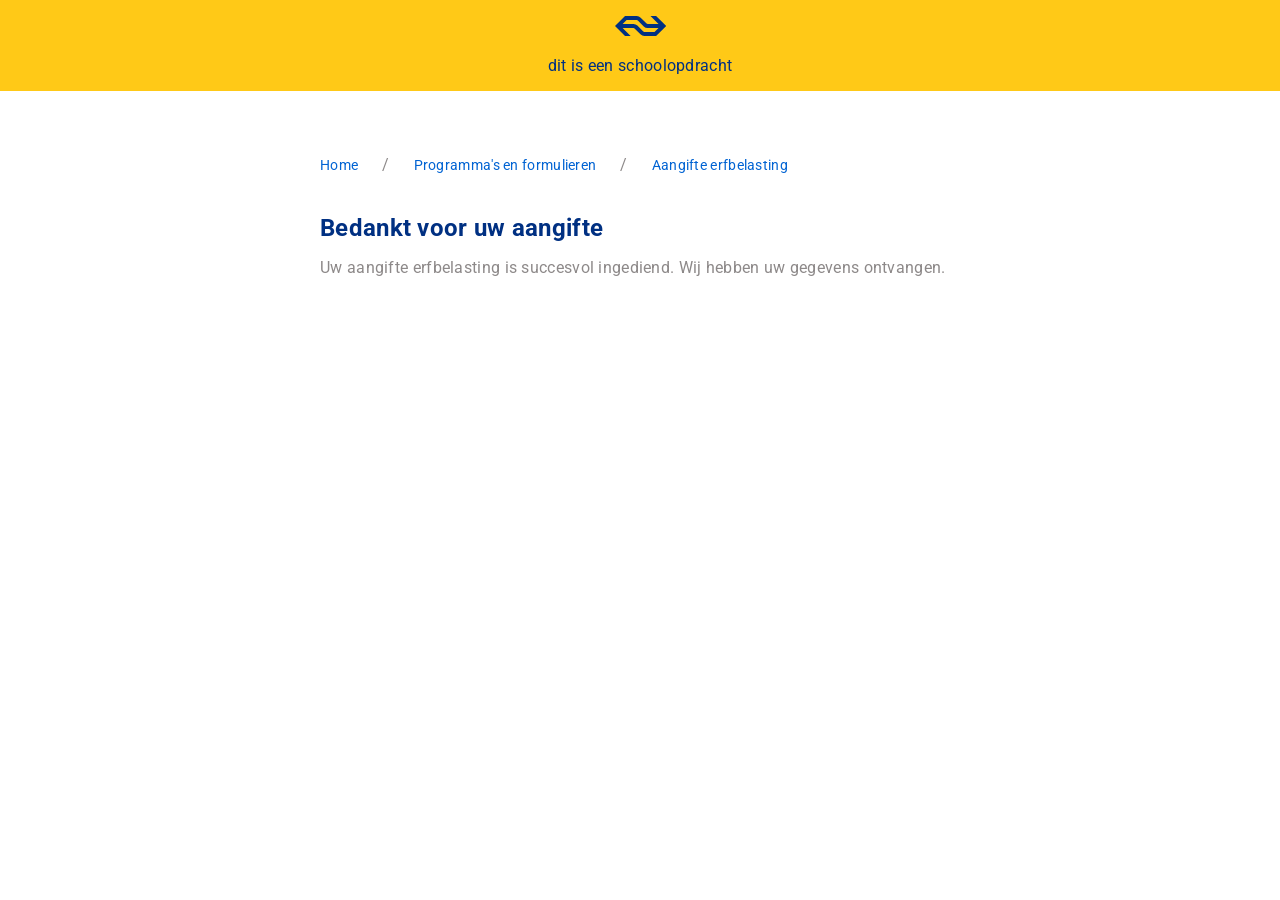
==== bevestiging.html @ 1d2fe7d3 "update" ====
<!DOCTYPE html>
<html class="no-js" lang="en">
<head>
    <meta charset="UTF-8">
    <meta name="viewport" content="width=device-width, initial-scale=1.0">
    <title>Aangifte erfbelasting</title>

    <link href="styles/style.css" rel="stylesheet">
    <link rel="icon" type="image/png" sizes="32x32" href="images/favicon-32x32.png?v=2">

    <!-- v=2 https://claude.ai/chat/cecf5ec5-ee97-4627-b7eb-3ed5d92c6b74 -->

    <style>
    @import url('https://fonts.googleapis.com/css2?family=Roboto:ital,wght@0,100..900;1,100..900&display=swap');
    </style>
</head>


<body>
    <header>
        <nav>
            <label for="colorscheme-btn">
                <input type="checkbox" name="colorscheme-btn">
                <img src="images/Logo Nederlandse Spoorwegen.svg" alt="">
            </label>
            <p>dit is een schoolopdracht</p>
        </nav>
    </header>

    <section>
        <nav>
            <ul>
                <li><a href="#">Home</a></li><p>/</p>
                <li><a href="#">Programma's en formulieren</a></li><p>/</p>
                <li><a href="#">Aangifte erfbelasting</a></li>
            </ul>
        </nav>
        <h1>
            Bedankt voor uw aangifte
        </h1>
        <p>
            Uw aangifte erfbelasting is succesvol ingediend. Wij hebben uw gegevens ontvangen.
        </p>
    </section>

    

    <script src="scripts/script.js"></script>
</body>
</html>
---- styles/style.css ----
*, *::after, *::before {
    box-sizing:border-box;  
}

*{
	margin: 0;
}

html{
	scroll-behavior: smooth;

    color-scheme: light dark;
    --colour-background: #FFC917;
    --colour-secondary-background: light-dark(#E6E6E9, #252527);
    --colour-grey:light-dark(#F7F7F9, #252527);
    --colour-text: light-dark(#003082, #D6D7DC);
    --colour-text-secondary: #0063D3;
    --colour-secondary: light-dark(#ffffff, #252527);
    --colour-darkgrey: light-dark(#73747A,#eae4e4);

    font-family: 'Roboto', sans-serif;
    color: var(--colour-text);
    /* background-color: var(--colour-grey); */
    background-color: var(--colour-secondary);
    letter-spacing: 0.3px;
}

#date, #datumHuwelijkseVoorwaarden{
    font-family: 'Roboto', sans-serif;
    letter-spacing: 0.3px;
    color: rgb(141, 137, 137);
}


header{
    width: 100%;
    display: flex;
    justify-content: center;
    align-items: center;
    padding: 1rem;
    background-color: var(--colour-background);
}

nav{
    display: flex;
    flex-direction: column;
    align-items: center;
    gap: 1em;
}

nav p{
    color: #003082;
}

section{
    margin: 1em 20em 4em 20em;
    /* max-width: 40vw; */
    display: block;
    /* margin: 0 auto; */
}

/* styling nav */
section nav{
    align-items: start;
    margin-bottom: 1.5em;
}

ul{
    display: flex;
    flex-direction: row;
    gap: 1.5em;
    padding: 0;
}

li{
    list-style: none;
}

li a{
    color: var(--colour-text-secondary);
    text-decoration: none;
    font-size: 14px;
}

/* styling eerste section */
section:nth-of-type(1){
    display: flex;
    flex-direction: column;
    gap: 1em;
    padding-top: 3em;
}

section:nth-of-type(1) p{
    color: rgb(141, 137, 137);
}

fieldset{
    border: none;
    border-radius: 12px;
    padding: 0;
    margin-bottom: 1em;

    display: flex;
    flex-direction: column;
    background-color: var(--colour-secondary);
    /* filter: drop-shadow(5px 5px 4px var(--colour-secondary-background));  */
}

fieldset label{
    display: flex;
    flex-direction: column;
    gap: 0.5em;
    padding: 0.5em 0;
    width: 100%;
}

fieldset input{
    /* padding: 0.5em; */
    padding: 1.2em;
    border: 1px solid #73747A;
    border-radius: 4px;
    margin-bottom: 1em;
}

/* section:nth-of-type(2) fieldset{
    border: none;
} */

.name{
    display: flex;
    flex-direction: row;
    gap: 0.5em;
    width: 100%;
}

.name div{
    flex-grow: 1;
}

.name label:nth-child(3), .name div:nth-child(3) {
    flex-grow: 12;
}
.mainHolder{
    display: flex;
    flex-direction: row;
    gap: 1em;
}

.holder{
    padding: 0.2em 0;
    width: 100%;
}

input{
    background-color: var(--colour-secondary);
}

.holder input{
    display: none;
}

.holder label{
    padding: 1.2em;
    /* border: 1px solid #C4C4CA; */
    border: 1px solid #73747A;
    border-radius: 8px;
    cursor: pointer;
    display: flex;
    color: var(--colour-darkgrey);

    font-weight: 200;
    transition: 0.5s;
}


.mainFieldset input, .holder label{
    font-size: 14px;
}

.holder label:hover{
    border: 1px solid #73747A;
    background-color: var(--colour-secondary-background);
}

.holder:has(input:checked) label {
    border: 3px solid var(--colour-text-secondary);
}

.holder:has(input:checked) label:hover {
    background-color: transparent;

}

.mainFieldset{
    /* background-color: var(--colour-background); */
    font-weight: bold;
}

label{
    font-weight: normal;
}

.questionFieldset{
    filter: none;
    font-weight: normal;
}

hr{
    margin-top: 1.5em;
    width: 12%;
    border: 2.5px solid var(--colour-background);
}

.test{
    filter: none;
    background-color: transparent;
    margin-bottom: 2em;
    padding-bottom: 0.5em;
}

.test legend{
    margin-bottom: 0.8em;
}

.subheading{
    margin: 5em 0 3em 0;
}


#datumHuwelijkseVoorwaarden{
    width: 100%;
    cursor: pointer;
}

input:user-invalid {
    border: 2px solid red;
}

input:user-valid {
    border: 2px solid rgb(0, 255, 64);
}

.error{
    color: #BB271A;
    display: none;
    font-size: 14px;
}

fieldset:has(#overledene-voorletters:user-invalid) #error-overledene-voorletters,
fieldset:has(#overledene-achternaam:user-invalid) #error-overledene-achternaam,
fieldset:has(#bsn:user-invalid) #error-ongeldige-bsn{
    display: flex;
    align-items: center;
    gap: 0.4em;
    margin-top: -1em;
    margin-bottom: 1em;
}

fieldset:has(#overledene-voorletters:user-invalid) #error-overledene-voorletters::before,
fieldset:has(#overledene-achternaam:user-invalid) #error-overledene-achternaam::before,
fieldset:has(#bsn:user-invalid) #error-ongeldige-bsn::before {
    content:"";
    display: inline-block;
    width: 20px;
    height: 20px;

    background-image: url("data:image/svg+xml,%3Csvg xmlns='http://www.w3.org/2000/svg' height='24px' viewBox='0 -960 960 960' width='24px' fill='%23BB271A'%3E%3Cpath d='M508.5-291.5Q520-303 520-320t-11.5-28.5Q497-360 480-360t-28.5 11.5Q440-337 440-320t11.5 28.5Q463-280 480-280t28.5-11.5ZM440-440h80v-240h-80v240Zm40 360q-83 0-156-31.5T197-197q-54-54-85.5-127T80-480q0-83 31.5-156T197-763q54-54 127-85.5T480-880q83 0 156 31.5T763-763q54 54 85.5 127T880-480q0 83-31.5 156T763-197q-54 54-127 85.5T480-80Z'/%3E%3C/svg%3E");

    background-size: contain;
}

.hidden{
    display: none;
}

/* .mainFieldset:has(input[name="getrouwd"][value="ja"]:checked) {
    +.mainFieldset.hidden{
        display: block; 
    }

    .mainFieldset:has(input[name="huwelijkseVoorwaarden"][value="ja"]:checked) .mainFieldset.hidden{
        display: block; 
    }
} */

/* .mainFieldset:has(input[name="huwelijkseVoorwaarden"][value="ja"]:checked) 
+ .mainFieldset.hidden {
    display: block;
} */

/* .mainFieldset:has(input[name="getrouwd"][value="nee"]:checked) {
    .hidden {
         display: none;
    }
} */


.mainFieldset:has(input[name="getrouwd"][value="ja"]:checked) {
    + .mainFieldset.hidden {
        display: block;

        &:has(input[name="huwelijkseVoorwaarden"][value="ja"]:checked) {
            + .mainFieldset.hidden {
                display: block;
            }
            ~ .mainFieldset.hidden:has(input[type="date"]) {
                display: block;
            }
        }
    }
}

.mainFieldset:has(input[name="kinderen"][value="ja"]:checked) {
    + .mainFieldset.hidden {
        display: block;

        &:has(input[name="kinderenOverleden"][value="ja"]:checked) {
            + .mainFieldset.hidden {
                display: block;
            }
        }
    }
}

label[for="protocolNummer"]{
    margin-top: 1em;
}


/* deel 3 verkrijgers */
.verkrijger{
    margin-top: 4em;
    margin-bottom: 2em;
    padding-bottom: 0;
}

#bsnRsin{
    margin-bottom: 1em;
}

.verkrijger .mainFieldset legend{
    font-weight: normal;
}

.verkrijger .mainFieldset{
    margin: .8em 0;
}


/* submit button */
button{
    padding: 1em 2em;
    border: none;
    background-color: var(--colour-text-secondary);
    color: var(--colour-secondary);
    font-size: 16px;
    font-weight: bold;
    border-radius: 8px;
    cursor: pointer;
    transition: 0.3s;    
}

button:hover{
    background-color: var(--colour-text);
}

button:has(svg){
    margin-bottom: 2em;
    font-size: 14px;
    background-color: var(--colour-background);
    color: var(--colour-text);
}

button:has(svg):hover{
    background-color: #f0af09;
}

button svg{
    width: 1em;
    height: 1.5em;
    margin-right: 0.8em;
}

.verkrijgerVerwijderen{
    background-color: var(--colour-secondary-background);
}

.verkrijgerVerwijderen:hover{
    background-color: #c4c4c8;
}

.verkrijgerKnoppen{
    display: flex;
    flex-direction: row;
    gap: 1em;
}

.js .verkrijger {
  display: none;
}

.js .mainFieldset:has(input[name="geenAangifte"][value="ja"]:checked) {
    + .mainFieldset.verkrijger {
        display: block;
    }

    ~ .verkrijgerKnoppen button {
        display: block;
        display: flex;
        align-items: center;
    }
}

.no-js .mainFieldset:has(input[name="geenAangifte"][value="ja"]:checked) {
    ~ .mainFieldset.verkrijger {
        display: block;
    }
}

.js .verkrijger.zichtbaar {
  display: block;
}

/* mediaqueries */
@media (max-width: 1024px) {
	.container{
		max-width: 1024px;
	}

    section{
        margin: 1em 10em 4em 10em;
    }
}

@media (max-width: 768px) {
	.container{
		max-width: 768px;
	}

    section{
        margin: 1em 2em 4em 2em;
    }

    .name, ul{
        flex-wrap: wrap;
    }

    ul{
        gap: 0.5em;
    }

    .mainHolder, .verkrijgerKnoppen{
        flex-direction: column;
    }

    .verkrijgerKnoppen{
        gap: 0;
    }

    h1{
        font-size: 1.5em;
    }

    h2{
        font-size: 1.2em;
    }

    legend, label, p, .mainFieldset input, .holder label, button {
        font-size: 0.8em;
    }
}

/* colorscheme button */
input[type="checkbox"]{
    opacity: 0;
    cursor: pointer;
    position: absolute;
    inset: 0;
    margin: 0;
    aspect-ratio: 1;
}

nav label{
    position: relative;
}

html:has(input[name="colorscheme-btn"]:checked) {
    color-scheme:dark;
}

/* animation */
fieldset, legend{
    animation-name: appear;
    animation-timeline: view();
    animation-range: normal 25%;
    animation-fill-mode: both;
}

@keyframes appear{
	0%{
		opacity: 0%;
		scale: 0.5;
	}
	
	100%{
		opacity: 1;
		scale: 1;
	}
}
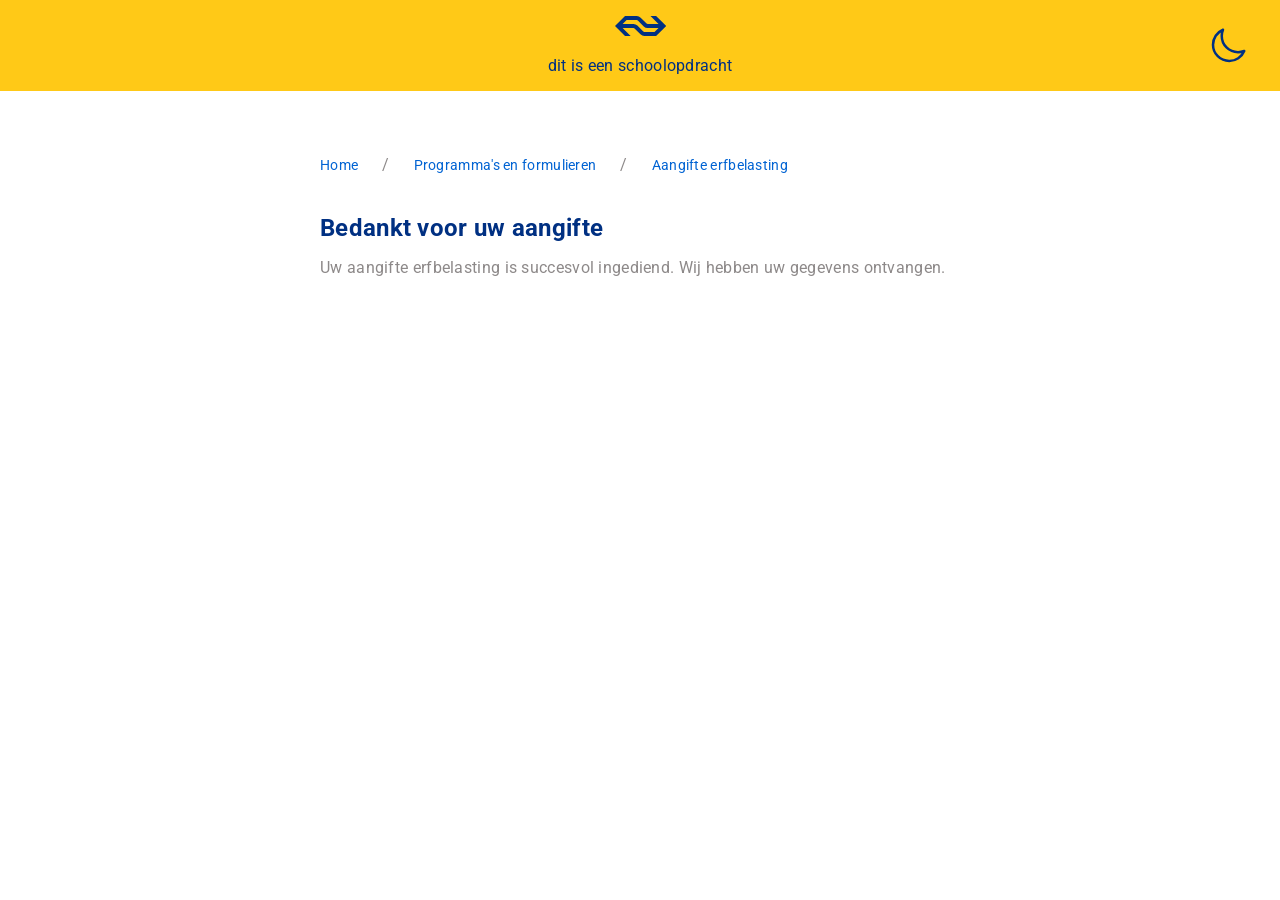
==== commit dc64a138: "javascript en aantal aanpassingen" ====
--- a/bevestiging.html
+++ b/bevestiging.html
@@ -18,6 +18,11 @@
 
 <body>
     <header>
+        <label for="colorscheme-btn">
+            <svg xmlns="http://www.w3.org/2000/svg" fill="none" viewBox="0 0 24 24" stroke-width="1.5" stroke="currentColor" class="size-6">
+                <path stroke-linecap="round" stroke-linejoin="round" d="M21.752 15.002A9.72 9.72 0 0 1 18 15.75c-5.385 0-9.75-4.365-9.75-9.75 0-1.33.266-2.597.748-3.752A9.753 9.753 0 0 0 3 11.25C3 16.635 7.365 21 12.75 21a9.753 9.753 0 0 0 9.002-5.998Z" />
+            </svg>
+        </label>
         <nav>
             <label for="colorscheme-btn">
                 <input type="checkbox" name="colorscheme-btn">
@@ -25,6 +30,14 @@
             </label>
             <p>dit is een schoolopdracht</p>
         </nav>
+
+        <label for="colorscheme-btn">
+            <input type="checkbox" name="colorscheme-btn">
+                <svg xmlns="http://www.w3.org/2000/svg" fill="none" viewBox="0 0 24 24" stroke-width="1.5" stroke="currentColor" class="size-6">
+                    <path stroke-linecap="round" stroke-linejoin="round" d="M21.752 15.002A9.72 9.72 0 0 1 18 15.75c-5.385 0-9.75-4.365-9.75-9.75 0-1.33.266-2.597.748-3.752A9.753 9.753 0 0 0 3 11.25C3 16.635 7.365 21 12.75 21a9.753 9.753 0 0 0 9.002-5.998Z" />
+                </svg>
+        </label>
+
     </header>
 
     <section>
--- a/styles/style.css
+++ b/styles/style.css
@@ -9,7 +9,7 @@
 html{
 	scroll-behavior: smooth;
 
-    color-scheme: light dark;
+    color-scheme: light;
     --colour-background: #FFC917;
     --colour-secondary-background: light-dark(#E6E6E9, #252527);
     --colour-grey:light-dark(#F7F7F9, #252527);
@@ -35,9 +35,9 @@
 header{
     width: 100%;
     display: flex;
-    justify-content: center;
+    justify-content: space-between;
     align-items: center;
-    padding: 1rem;
+    padding: 1rem 2rem;
     background-color: var(--colour-background);
 }
 
@@ -50,6 +50,46 @@
 
 nav p{
     color: #003082;
+}
+
+header svg{
+    width: 2.5em;
+    height: 2.5em;
+    color: #003082;
+    position: relative;
+}
+
+header > label {
+    position: relative;
+    width: 2.5em;
+    height: 2.5em;
+}
+
+header label:nth-child(1):not(nav label:nth-child(1)){
+    opacity: 0;
+}
+
+/* colorscheme button */
+input[type="checkbox"]{
+    opacity: 0;
+    cursor: pointer;
+    position: absolute;
+    inset: 0;
+    margin: 0;
+    aspect-ratio: 1;
+    z-index: 2;
+}
+
+nav label{
+    position: relative;
+}
+
+html:has(input[name="colorscheme-btn"]:checked) {
+    color-scheme:dark;
+
+    & header svg{
+        fill: #003082;
+    }
 }
 
 section{
@@ -126,6 +166,38 @@
     border: none;
 } */
 
+#reset-btn{
+    background-color: transparent;
+    color: var(--colour-text-secondary);
+    border: 1px solid var(--colour-text-secondary);
+    margin-top: 2em;
+    padding: 0.5em 1em;
+    font-weight: normal;
+    border-radius: 8px;
+    cursor: pointer;
+    transition: 0.3s;
+    display: flex;
+    align-items: center;
+    gap: 0.5em;
+
+    &::after{
+        content: "";
+        display: inline-block;
+        width: 1.2em;
+        height: 1.2em;
+
+        background-color: var(--colour-text-secondary);
+        mask-image: url("data:image/svg+xml,%3Csvg xmlns='http://www.w3.org/2000/svg' fill='none' viewBox='0 0 24 24' stroke-width='1.5' stroke='currentColor'%3E%3Cpath stroke-linecap='round' stroke-linejoin='round' d='M16.023 9.348h4.992v-.001M2.985 19.644v-4.992m0 0h4.992m-4.993 0 3.181 3.183a8.25 8.25 0 0 0 13.803-3.7M4.031 9.865a8.25 8.25 0 0 1 13.803-3.7l3.181 3.182m0-4.991v4.99' /%3E%3C/svg%3E");
+
+        mask-size: contain;
+        mask-repeat: no-repeat;
+    }
+
+    &:hover{
+        background-color: var(--colour-secondary-background);
+    }
+}
+
 .name{
     display: flex;
     flex-direction: row;
@@ -155,8 +227,16 @@
     background-color: var(--colour-secondary);
 }
 
-.holder input{
-    display: none;
+.holder input[type="radio"] {
+    position: absolute;
+    opacity: 0;
+    width: 0;
+    height: 0;
+}
+
+.holder:has(input:focus-visible) label {
+    outline: 2px solid var(--colour-text-secondary);
+    outline-offset: 2px;
 }
 
 .holder label{
@@ -173,17 +253,22 @@
 }
 
 
-.mainFieldset input, .holder label{
+.mainFieldset input, .holder label {
     font-size: 14px;
 }
 
-.holder label:hover{
+.holder label {
+    border: 1px solid #73747A;
+}
+
+.holder label:hover {
     border: 1px solid #73747A;
     background-color: var(--colour-secondary-background);
 }
 
 .holder:has(input:checked) label {
-    border: 3px solid var(--colour-text-secondary);
+    border: 1px solid var(--colour-text-secondary);
+    box-shadow: inset 0 0 0 2px var(--colour-text-secondary);
 }
 
 .holder:has(input:checked) label:hover {
@@ -218,12 +303,70 @@
     padding-bottom: 0.5em;
 }
 
-.test legend{
+legend{
     margin-bottom: 0.8em;
+    font-size: 1.2em;
+}
+
+.mainFieldset .mainFieldset legend{
+    font-size: 1em;
+}
+
+details{
+    margin-bottom: 1em;
+
+    & summary{
+        display: inline-flex;
+        align-items: center;
+        gap: 0.4em;
+        font-size: 0.7em;
+
+        &:hover{
+            cursor: pointer;
+        }
+    }
+
+    & summary::before {
+        content: "▶";
+        transition: transform 0.2s;
+    }
+
+    &[open] summary::before {
+        transform: rotate(90deg);
+    }
+
+    & summary::after {
+        content: "";
+        display: inline-block;
+        width: 1.2em;
+        height: 1.2em;
+
+        background-color: var(--colour-text);
+        mask-image: url("data:image/svg+xml,%3Csvg xmlns='http://www.w3.org/2000/svg' fill='none' viewBox='0 0 24 24' stroke-width='1.5' stroke='currentColor' class='size-6'%3E%3Cpath stroke-linecap='round' stroke-linejoin='round' d='m11.25 11.25.041-.02a.75.75 0 0 1 1.063.852l-.708 2.836a.75.75 0 0 0 1.063.853l.041-.021M21 12a9 9 0 1 1-18 0 9 9 0 0 1 18 0Zm-9-3.75h.008v.008H12V8.25Z'/%3E%3C/svg%3E");
+        mask-size: contain;
+        mask-repeat: no-repeat;
+    }
+
+    & p{
+        margin-top: 0.2em;
+        font-weight: normal;
+    }
+
+    & ul{
+        display: flex;
+        flex-direction: column;
+        gap: 0;
+
+        & li{
+            list-style: disc;
+            margin-left: 1.5em;
+        }
+    }
 }
 
 .subheading{
     margin: 5em 0 3em 0;
+    position: relative;
 }
 
 
@@ -232,12 +375,16 @@
     cursor: pointer;
 }
 
-input:user-invalid {
+
+/* error messages */
+
+input:user-invalid,
+.holder:has(input[type="radio"]:user-invalid) label {
     border: 2px solid red;
 }
 
-input:user-valid {
-    border: 2px solid rgb(0, 255, 64);
+input:required:user-valid{
+    border: 2px solid green;
 }
 
 .error{
@@ -248,18 +395,57 @@
 
 fieldset:has(#overledene-voorletters:user-invalid) #error-overledene-voorletters,
 fieldset:has(#overledene-achternaam:user-invalid) #error-overledene-achternaam,
-fieldset:has(#bsn:user-invalid) #error-ongeldige-bsn{
+fieldset:has(#bsn:user-invalid) #error-ongeldige-bsn,
+fieldset:has(#protocolNummer:user-invalid) #error-protocolNummer,
+fieldset:has(#notaris-voorletters:user-invalid) #error-notaris-voorletters,
+fieldset:has(#notaris-tussenvoegsel:user-invalid) #error-notaris-tussenvoegsel,
+fieldset:has(#notaris-achternaam:user-invalid) #error-notaris-achternaam,
+fieldset:has(#verkrijger1-voorletters:user-invalid) #error-verkrijger1-voorletters,
+fieldset:has(#verkrijger1-achternaam:user-invalid) #error-verkrijger1-achternaam
+ {
+     display: flex;
     display: flex;
     align-items: center;
     gap: 0.4em;
     margin-top: -1em;
     margin-bottom: 1em;
-}
-
-fieldset:has(#overledene-voorletters:user-invalid) #error-overledene-voorletters::before,
+
+    &::before{
+        content: "";
+        display: inline-block;
+        width: 20px;
+        height: 20px;
+
+        background-image: url("data:image/svg+xml,%3Csvg xmlns='http://www.w3.org/2000/svg' height='24px' viewBox='0 -960 960 960' width='24px' fill='%23BB271A'%3E%3Cpath d='M508.5-291.5Q520-303 520-320t-11.5-28.5Q497-360 480-360t-28.5 11.5Q440-337 440-320t11.5 28.5Q463-280 480-280t28.5-11.5ZM440-440h80v-240h-80v240Zm40 360q-83 0-156-31.5T197-197q-54-54-85.5-127T80-480q0-83 31.5-156T197-763q54-54 127-85.5T480-880q83 0 156 31.5T763-763q54 54 85.5 127T880-480q0 83-31.5 156T763-197q-54 54-127 85.5T480-80Z'/%3E%3C/svg%3E");
+
+        background-size: contain;
+    }
+}
+
+.mainFieldset:has(input[type="radio"]:user-invalid) .error,
+.mainFieldset:not(.hidden):has(input[type="radio"]:user-invalid) .error{
+    display: flex;
+    align-items: center;
+    gap: 0.4em;
+    margin-top: 0.5em;
+    margin-bottom: 1em;
+
+    &::before{
+        content: "";
+        display: inline-block;
+        width: 20px;
+        height: 20px;
+
+        background-image: url("data:image/svg+xml,%3Csvg xmlns='http://www.w3.org/2000/svg' height='24px' viewBox='0 -960 960 960' width='24px' fill='%23BB271A'%3E%3Cpath d='M508.5-291.5Q520-303 520-320t-11.5-28.5Q497-360 480-360t-28.5 11.5Q440-337 440-320t11.5 28.5Q463-280 480-280t28.5-11.5ZM440-440h80v-240h-80v240Zm40 360q-83 0-156-31.5T197-197q-54-54-85.5-127T80-480q0-83 31.5-156T197-763q54-54 127-85.5T480-880q83 0 156 31.5T763-763q54 54 85.5 127T880-480q0 83-31.5 156T763-197q-54 54-127 85.5T480-80Z'/%3E%3C/svg%3E");
+
+        background-size: contain;
+    }
+}
+
+/* fieldset:has(#overledene-voorletters:user-invalid) #error-overledene-voorletters::before,
 fieldset:has(#overledene-achternaam:user-invalid) #error-overledene-achternaam::before,
 fieldset:has(#bsn:user-invalid) #error-ongeldige-bsn::before {
-    content:"";
+    content: "";
     display: inline-block;
     width: 20px;
     height: 20px;
@@ -267,11 +453,19 @@
     background-image: url("data:image/svg+xml,%3Csvg xmlns='http://www.w3.org/2000/svg' height='24px' viewBox='0 -960 960 960' width='24px' fill='%23BB271A'%3E%3Cpath d='M508.5-291.5Q520-303 520-320t-11.5-28.5Q497-360 480-360t-28.5 11.5Q440-337 440-320t11.5 28.5Q463-280 480-280t28.5-11.5ZM440-440h80v-240h-80v240Zm40 360q-83 0-156-31.5T197-197q-54-54-85.5-127T80-480q0-83 31.5-156T197-763q54-54 127-85.5T480-880q83 0 156 31.5T763-763q54 54 85.5 127T880-480q0 83-31.5 156T763-197q-54 54-127 85.5T480-80Z'/%3E%3C/svg%3E");
 
     background-size: contain;
-}
+} */
+
+
+/* .mainHolder + .error {
+    display: none;
+} */
+
+
 
 .hidden{
     display: none;
 }
+
 
 /* .mainFieldset:has(input[name="getrouwd"][value="ja"]:checked) {
     +.mainFieldset.hidden{
@@ -319,6 +513,12 @@
                 display: block;
             }
         }
+    }
+}
+
+.mainFieldset:has(input[name="testament"][value="ja"]:checked) {
+    & div.hidden {
+        display: block;
     }
 }
 
@@ -368,7 +568,7 @@
     margin-bottom: 2em;
     font-size: 14px;
     background-color: var(--colour-background);
-    color: var(--colour-text);
+    color: #003082;
 }
 
 button:has(svg):hover{
@@ -421,7 +621,50 @@
   display: block;
 }
 
+button:disabled {
+    opacity: 0.4;
+    cursor: not-allowed;
+}
+.no-js .verkrijgerVerwijderenIndividueel {
+    display: none;
+} 
+
+.verkrijgerVerwijderenIndividueel {
+    margin-bottom: 1.5em;
+    font-size: 14px;
+    background-color: var(--colour-secondary-background);
+    color: var(--colour-text);
+    display: flex;
+    align-items: center;
+    gap: 0.4em;
+}
+.verkrijgerVerwijderenIndividueel:hover {
+    background-color: #c4c4c8;
+}
+
+/* animation */
+/* fieldset, legend{
+    animation-name: appear;
+    animation-timeline: view();
+    animation-range: normal 25%;
+    animation-fill-mode: both;
+} */
+
+
+*:focus{
+    outline: 2px solid var(--colour-text-secondary);
+    outline-offset: 2px;
+}
+
 /* mediaqueries */
+@media (min-width: 1440px) {
+    details{
+        & summary{
+            font-size: 1em;
+        }
+    }
+}
+
 @media (max-width: 1024px) {
 	.container{
 		max-width: 1024px;
@@ -432,6 +675,29 @@
     }
 }
 
+@media (min-width: 769px){
+    details{
+        & summary{
+            font-size: 1em;
+        }
+    }
+
+    #reset-btn{
+        font-size: 1em;
+        position: absolute;
+        top: 0;
+        right: 0;
+        margin-top: 0;
+    }
+
+    .wrapper-verkrijger-btn{
+        display: flex;
+        justify-content: space-between;
+        align-items: center;
+        gap: 2em;
+    }
+}
+
 @media (max-width: 768px) {
 	.container{
 		max-width: 768px;
@@ -450,7 +716,8 @@
     }
 
     .mainHolder, .verkrijgerKnoppen{
-        flex-direction: column;
+        flex-direction: row;
+        gap: 0.5em;
     }
 
     .verkrijgerKnoppen{
@@ -468,32 +735,11 @@
     legend, label, p, .mainFieldset input, .holder label, button {
         font-size: 0.8em;
     }
-}
-
-/* colorscheme button */
-input[type="checkbox"]{
-    opacity: 0;
-    cursor: pointer;
-    position: absolute;
-    inset: 0;
-    margin: 0;
-    aspect-ratio: 1;
-}
-
-nav label{
-    position: relative;
-}
-
-html:has(input[name="colorscheme-btn"]:checked) {
-    color-scheme:dark;
-}
-
-/* animation */
-fieldset, legend{
-    animation-name: appear;
-    animation-timeline: view();
-    animation-range: normal 25%;
-    animation-fill-mode: both;
+    
+    details summary::after {
+        width: 16px;
+        height:16px;
+    }
 }
 
 @keyframes appear{
@@ -506,4 +752,5 @@
 		opacity: 1;
 		scale: 1;
 	}
-}+}
+
